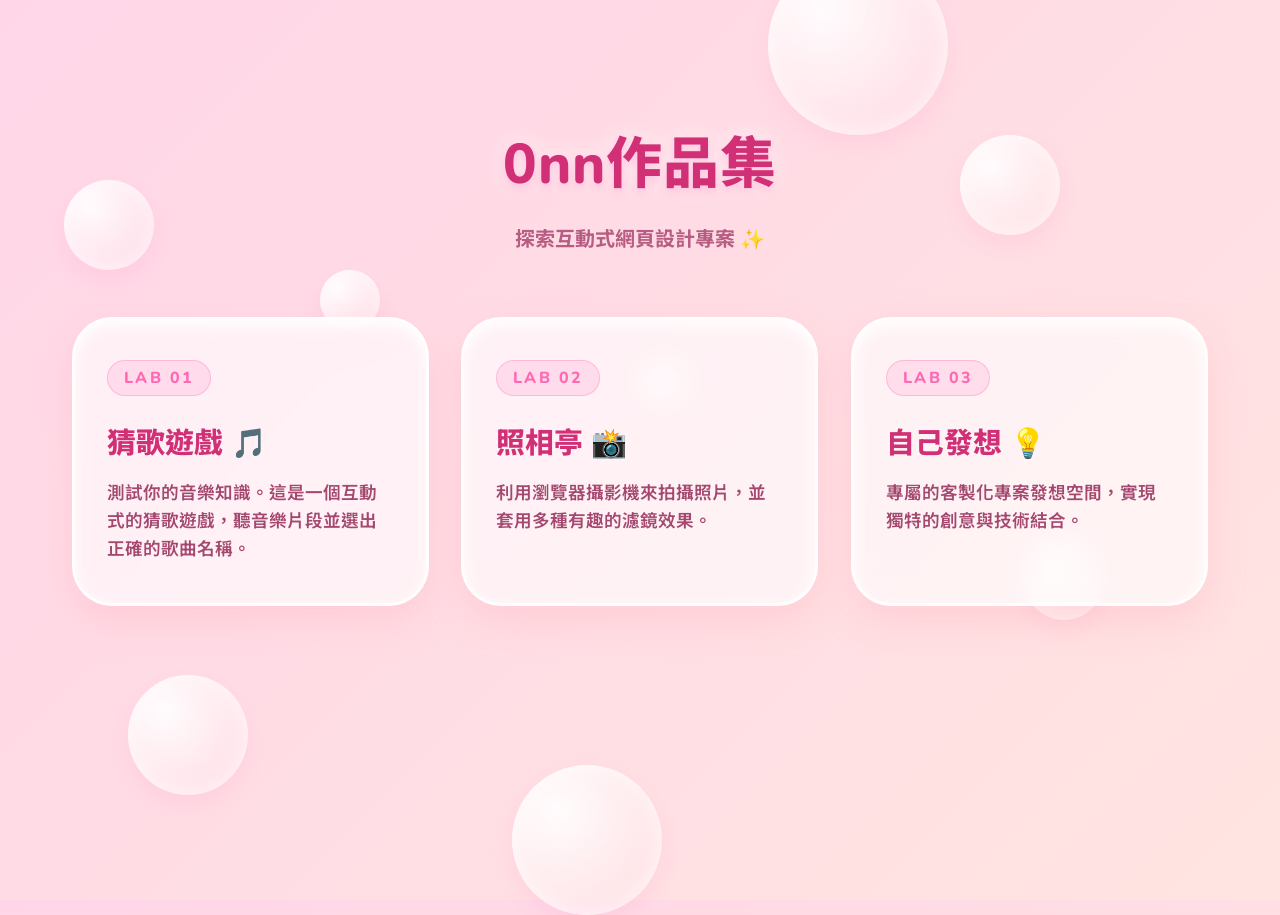
==== index.html @ 9b2f9987 "Initial commit" ====
<!DOCTYPE html>
<html lang="zh-Hant">

<head>
    <meta charset="UTF-8">
    <meta name="viewport" content="width=device-width, initial-scale=1.0">
    <title>0nn作品集</title>
    <link
        href="https://fonts.googleapis.com/css2?family=Nunito:wght@400;600;800&family=Noto+Sans+TC:wght@400;700;800&display=swap"
        rel="stylesheet">
    <style>
        :root {
            --bg-color: #ffd6e8;
            --text-main: #9d3b62;
            --accent-1: #ffb6c1;
            --accent-2: #ff69b4;
            --card-bg: rgba(255, 255, 255, 0.6);
            --card-hover: rgba(255, 255, 255, 0.95);
        }

        body {
            margin: 0;
            padding: 0;
            font-family: 'Nunito', 'Noto Sans TC', sans-serif;
            background-color: var(--bg-color);
            background-image: linear-gradient(135deg, #ffd6e8 0%, #ffe4e1 100%);
            color: var(--text-main);
            min-height: 100vh;
            display: flex;
            flex-direction: column;
            align-items: center;
            overflow-x: hidden;
            position: relative;
        }

        /* 泡泡動畫特效 */
        .bubble {
            position: absolute;
            background: radial-gradient(circle at 30% 30%, rgba(255, 255, 255, 0.9), rgba(255, 182, 193, 0.1));
            border-radius: 50%;
            box-shadow: inset 0 0 25px rgba(255, 255, 255, 0.8), 0 10px 20px rgba(255, 105, 180, 0.1);
            animation: float 8s infinite ease-in-out;
            z-index: 0;
            backdrop-filter: blur(2px);
        }

        .bubble:nth-child(1) {
            width: 120px;
            height: 120px;
            left: 10%;
            animation-duration: 8s;
            top: 75%;
        }

        .bubble:nth-child(2) {
            width: 80px;
            height: 80px;
            left: 80%;
            animation-duration: 10s;
            top: 60%;
            animation-delay: 2s;
        }

        .bubble:nth-child(3) {
            width: 150px;
            height: 150px;
            left: 40%;
            animation-duration: 12s;
            top: 85%;
            animation-delay: 4s;
        }

        .bubble:nth-child(4) {
            width: 60px;
            height: 60px;
            left: 25%;
            animation-duration: 7s;
            top: 30%;
            animation-delay: 1s;
        }

        .bubble:nth-child(5) {
            width: 100px;
            height: 100px;
            left: 75%;
            animation-duration: 9s;
            top: 15%;
            animation-delay: 3s;
        }

        .bubble:nth-child(6) {
            width: 180px;
            height: 180px;
            left: 60%;
            animation-duration: 15s;
            top: -5%;
            animation-delay: 0s;
        }

        .bubble:nth-child(7) {
            width: 90px;
            height: 90px;
            left: 5%;
            animation-duration: 11s;
            top: 20%;
            animation-delay: 5s;
        }

        .bubble:nth-child(8) {
            width: 50px;
            height: 50px;
            left: 50%;
            animation-duration: 6s;
            top: 40%;
            animation-delay: 2.5s;
        }

        @keyframes float {

            0%,
            100% {
                transform: translateY(0) scale(1) rotate(0deg);
            }

            50% {
                transform: translateY(-40px) scale(1.05) rotate(5deg);
            }
        }

        header {
            margin-top: 5rem;
            text-align: center;
            animation: bounceIn 1s cubic-bezier(0.68, -0.55, 0.265, 1.55);
            z-index: 1;
        }

        h1 {
            font-size: 3.5rem;
            font-weight: 800;
            margin-bottom: 0.5rem;
            color: #d13076;
            text-shadow: 0 4px 10px rgba(255, 105, 180, 0.3), 0 0 20px rgba(255, 255, 255, 0.8);
            letter-spacing: 0.02em;
        }

        p {
            font-size: 1.25rem;
            color: #b75c82;
            margin-bottom: 4rem;
            font-weight: 700;
        }

        .container {
            display: grid;
            grid-template-columns: repeat(auto-fit, minmax(300px, 1fr));
            gap: 2rem;
            width: 100%;
            max-width: 1200px;
            padding: 0 2rem 4rem 2rem;
            box-sizing: border-box;
            z-index: 1;
        }

        .card {
            background: var(--card-bg);
            border-radius: 40px;
            padding: 2.5rem 2rem;
            text-decoration: none;
            color: inherit;
            transition: all 0.4s cubic-bezier(0.175, 0.885, 0.32, 1.275);
            border: 3px solid rgba(255, 255, 255, 0.9);
            backdrop-filter: blur(15px);
            position: relative;
            overflow: hidden;
            box-shadow: 0 15px 35px rgba(255, 182, 193, 0.4), inset 0 5px 15px rgba(255, 255, 255, 1);
            animation: fadeInUp 1s ease-out forwards;
            opacity: 0;
            transform: translateY(20px);
        }

        .card:nth-child(1) {
            animation-delay: 0.1s;
        }

        .card:nth-child(2) {
            animation-delay: 0.2s;
        }

        .card:nth-child(3) {
            animation-delay: 0.3s;
        }

        .card:hover {
            transform: translateY(-15px) scale(1.03);
            background: var(--card-hover);
            box-shadow: 0 25px 45px rgba(255, 105, 180, 0.4), inset 0 5px 25px rgba(255, 255, 255, 1);
            border-color: #ffffff;
        }

        .card-number {
            font-size: 1rem;
            text-transform: uppercase;
            letter-spacing: 0.15em;
            color: #ff69b4;
            font-weight: 800;
            margin-bottom: 0.5rem;
            display: inline-block;
            background: rgba(255, 105, 180, 0.15);
            padding: 6px 16px;
            border-radius: 30px;
            border: 1px solid rgba(255, 105, 180, 0.3);
        }

        .card-title {
            font-size: 1.8rem;
            font-weight: 800;
            margin: 1rem 0 1rem 0;
            color: #d13076;
        }

        .card-desc {
            color: #a44870;
            font-size: 1.1rem;
            line-height: 1.6;
            margin: 0;
            font-weight: 600;
        }

        @keyframes bounceIn {
            0% {
                opacity: 0;
                transform: scale(0.8) translateY(-30px);
            }

            50% {
                opacity: 1;
                transform: scale(1.05) translateY(5px);
            }

            100% {
                opacity: 1;
                transform: scale(1) translateY(0);
            }
        }

        @keyframes fadeInUp {
            from {
                opacity: 0;
                transform: translateY(40px) scale(0.95);
            }

            to {
                opacity: 1;
                transform: translateY(0) scale(1);
            }
        }

        @media (max-width: 768px) {
            h1 {
                font-size: 2.5rem;
            }

            .container {
                grid-template-columns: 1fr;
            }

            .card {
                border-radius: 30px;
            }
        }
    </style>
</head>

<body>
    <!-- 漂浮泡泡背景 -->
    <div class="bubble"></div>
    <div class="bubble"></div>
    <div class="bubble"></div>
    <div class="bubble"></div>
    <div class="bubble"></div>
    <div class="bubble"></div>
    <div class="bubble"></div>
    <div class="bubble"></div>

    <header>
        <h1>0nn作品集</h1>
        <p>探索互動式網頁設計專案 ✨</p>
    </header>

    <div class="container">
        <a href="lab1/index.html" class="card">
            <span class="card-number">Lab 01</span>
            <h2 class="card-title">猜歌遊戲 🎵</h2>
            <p class="card-desc">測試你的音樂知識。這是一個互動式的猜歌遊戲，聽音樂片段並選出正確的歌曲名稱。</p>
        </a>

        <a href="lab2/index.html" class="card">
            <span class="card-number">Lab 02</span>
            <h2 class="card-title">照相亭 📸</h2>
            <p class="card-desc">利用瀏覽器攝影機來拍攝照片，並套用多種有趣的濾鏡效果。</p>
        </a>

        <a href="lab3/index.html" class="card">
            <span class="card-number">Lab 03</span>
            <h2 class="card-title">自己發想 💡</h2>
            <p class="card-desc">專屬的客製化專案發想空間，實現獨特的創意與技術結合。</p>
        </a>
    </div>
</body>

</html>
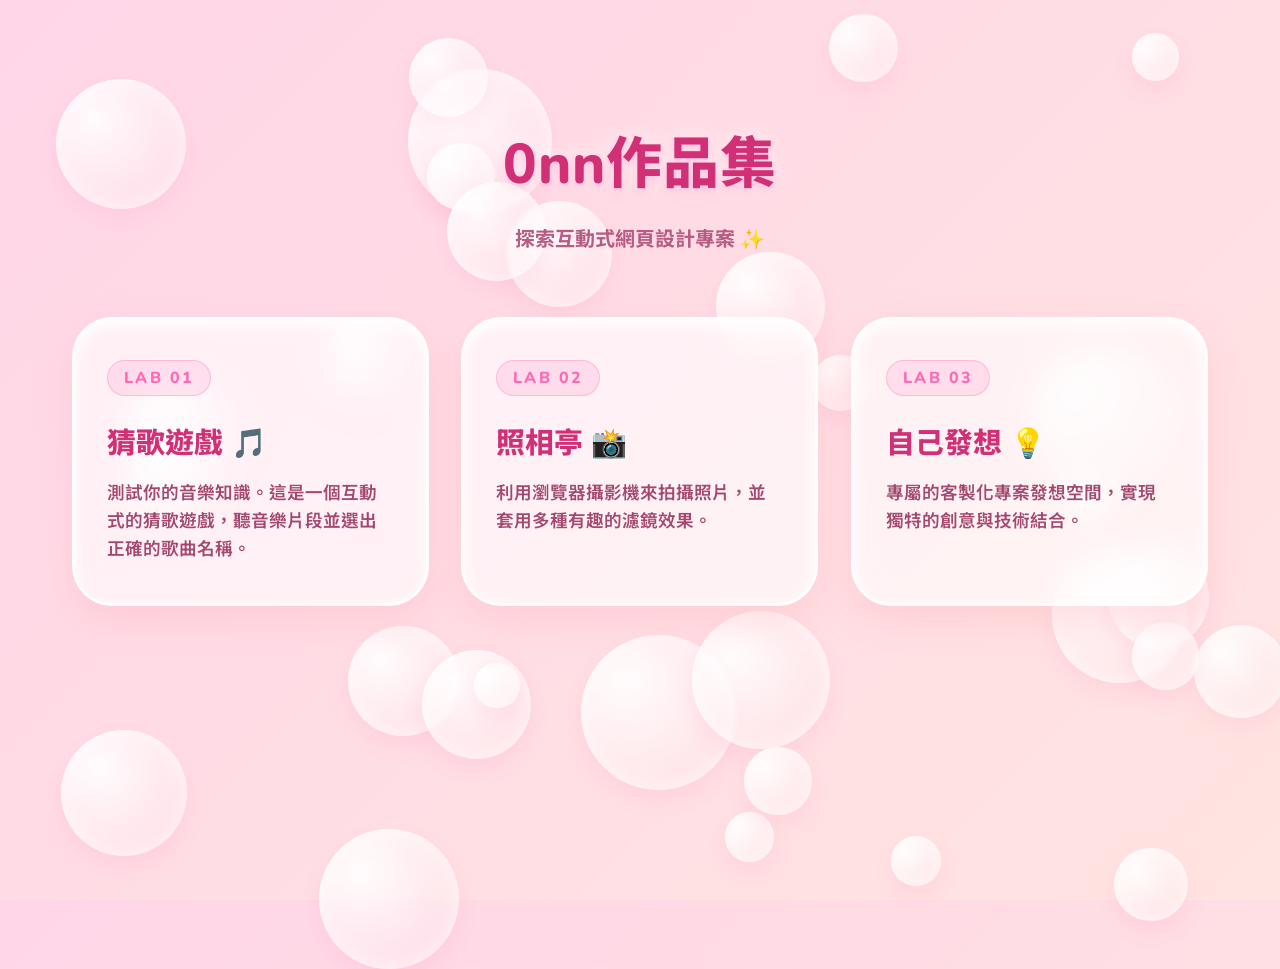
==== commit 42123f97: "lab1.3" ====
--- a/index.html
+++ b/index.html
@@ -42,77 +42,19 @@
             animation: float 8s infinite ease-in-out;
             z-index: 0;
             backdrop-filter: blur(2px);
-        }
-
-        .bubble:nth-child(1) {
-            width: 120px;
-            height: 120px;
-            left: 10%;
-            animation-duration: 8s;
-            top: 75%;
-        }
-
-        .bubble:nth-child(2) {
-            width: 80px;
-            height: 80px;
-            left: 80%;
-            animation-duration: 10s;
-            top: 60%;
-            animation-delay: 2s;
-        }
-
-        .bubble:nth-child(3) {
-            width: 150px;
-            height: 150px;
-            left: 40%;
-            animation-duration: 12s;
-            top: 85%;
-            animation-delay: 4s;
-        }
-
-        .bubble:nth-child(4) {
-            width: 60px;
-            height: 60px;
-            left: 25%;
-            animation-duration: 7s;
-            top: 30%;
-            animation-delay: 1s;
-        }
-
-        .bubble:nth-child(5) {
-            width: 100px;
-            height: 100px;
-            left: 75%;
-            animation-duration: 9s;
-            top: 15%;
-            animation-delay: 3s;
-        }
-
-        .bubble:nth-child(6) {
-            width: 180px;
-            height: 180px;
-            left: 60%;
-            animation-duration: 15s;
-            top: -5%;
-            animation-delay: 0s;
-        }
-
-        .bubble:nth-child(7) {
-            width: 90px;
-            height: 90px;
-            left: 5%;
-            animation-duration: 11s;
-            top: 20%;
-            animation-delay: 5s;
-        }
-
-        .bubble:nth-child(8) {
-            width: 50px;
-            height: 50px;
-            left: 50%;
-            animation-duration: 6s;
-            top: 40%;
-            animation-delay: 2.5s;
+            cursor: pointer;
+            -webkit-tap-highlight-color: transparent;
+        }
+
+        .bubble.popped {
+            animation: pop 0.3s cubic-bezier(0.175, 0.885, 0.32, 1.275) forwards !important;
+            pointer-events: none;
+        }
+
+        @keyframes pop {
+            0% { transform: scale(1); opacity: 1; }
+            50% { transform: scale(1.3); opacity: 0.6; }
+            100% { transform: scale(0); opacity: 0; }
         }
 
         @keyframes float {
@@ -272,15 +214,7 @@
 </head>
 
 <body>
-    <!-- 漂浮泡泡背景 -->
-    <div class="bubble"></div>
-    <div class="bubble"></div>
-    <div class="bubble"></div>
-    <div class="bubble"></div>
-    <div class="bubble"></div>
-    <div class="bubble"></div>
-    <div class="bubble"></div>
-    <div class="bubble"></div>
+    <!-- 漂浮泡泡背景（由 JS 動態生成） -->
 
     <header>
         <h1>0nn作品集</h1>
@@ -306,6 +240,39 @@
             <p class="card-desc">專屬的客製化專案發想空間，實現獨特的創意與技術結合。</p>
         </a>
     </div>
+
+    <script>
+        // 動態生成 30 個泡泡
+        const bubbleCount = 30;
+        for (let i = 0; i < bubbleCount; i++) {
+            const bubble = document.createElement('div');
+            bubble.className = 'bubble';
+            
+            // 隨機屬性
+            const size = Math.random() * 120 + 40; // 40px to 160px
+            const left = Math.random() * 100; // 0% to 100%
+            const top = Math.random() * 100; // 0% to 100%
+            const duration = Math.random() * 10 + 6; // 6s to 16s
+            const delay = Math.random() * 5; // 0s to 5s
+            
+            bubble.style.width = `${size}px`;
+            bubble.style.height = `${size}px`;
+            bubble.style.left = `${left}%`;
+            bubble.style.top = `${top}%`;
+            bubble.style.animationDuration = `${duration}s`;
+            bubble.style.animationDelay = `${delay}s`;
+            
+            bubble.addEventListener('click', function() {
+                this.classList.add('popped');
+                setTimeout(() => {
+                    this.remove();
+                }, 300);
+            });
+            
+            // 插入到最前面，當作背景
+            document.body.insertBefore(bubble, document.body.firstChild);
+        }
+    </script>
 </body>
 
 </html>
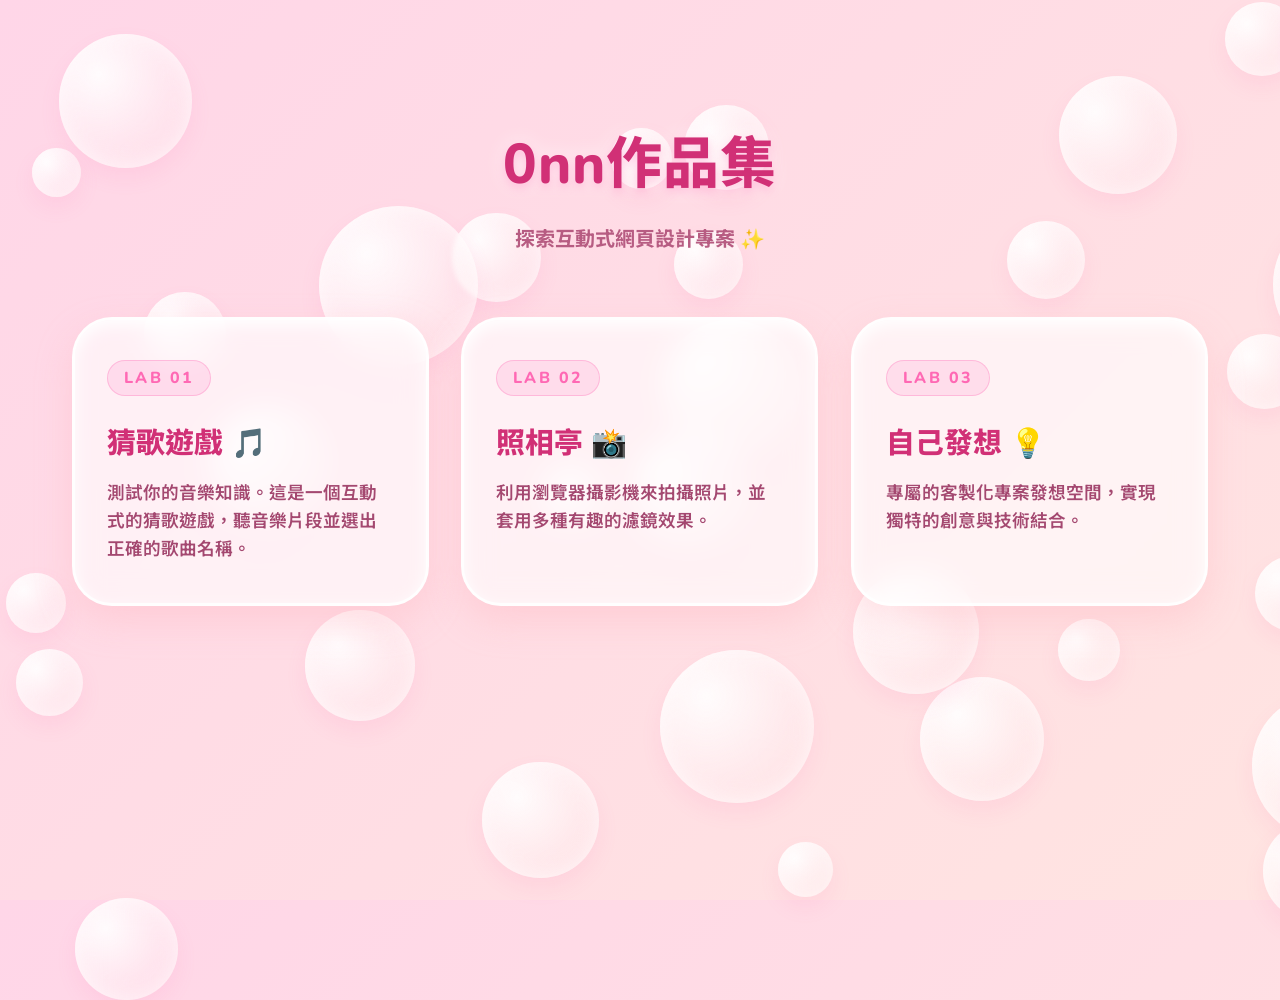
==== commit 32ca69f1: "lab3" ====
--- a/index.html
+++ b/index.html
@@ -44,17 +44,80 @@
             backdrop-filter: blur(2px);
             cursor: pointer;
             -webkit-tap-highlight-color: transparent;
+            transition: transform 0.1s ease-out;
+        }
+
+        /* 泡泡按壓時的阻尼感 */
+        .bubble:active {
+            transform: scale(0.85) !important;
         }
 
         .bubble.popped {
-            animation: pop 0.3s cubic-bezier(0.175, 0.885, 0.32, 1.275) forwards !important;
+            animation: pop 0.25s cubic-bezier(0.175, 0.885, 0.32, 1.275) forwards !important;
             pointer-events: none;
+        }
+
+        /* 戳破水花粒子樣式（如煙花般放射下墜） */
+        .pop-particle {
+            position: absolute;
+            background: radial-gradient(circle at 30% 30%, rgba(255, 255, 255, 1) 0%, rgba(135, 206, 250, 0.95) 40%, rgba(30, 144, 255, 0.4) 100%);
+            border-radius: 50%;
+            box-shadow: inset 0 0 5px rgba(255, 255, 255, 1), 0 0 8px rgba(135, 206, 250, 0.5);
+            pointer-events: none;
+            z-index: 15;
+            animation: splashFly 0.65s cubic-bezier(0.1, 0.8, 0.2, 1) forwards;
+            transform-origin: center;
+        }
+
+        /* 晶瑩剔透的水紋漣漪環 */
+        .pop-ring {
+            position: absolute;
+            border: 2px dashed rgba(255, 255, 255, 0.8);
+            box-shadow: inset 0 0 10px rgba(135, 206, 250, 0.4), 0 0 15px rgba(135, 206, 250, 0.5);
+            background: rgba(224, 255, 255, 0.08);
+            border-radius: 50%;
+            pointer-events: none;
+            z-index: 14;
+            transform: translate(-50%, -50%) scale(0.5);
+            animation: ringExpand 0.4s cubic-bezier(0.1, 0.8, 0.3, 1) forwards;
         }
 
         @keyframes pop {
             0% { transform: scale(1); opacity: 1; }
-            50% { transform: scale(1.3); opacity: 0.6; }
+            40% { transform: scale(0.7, 1.3); }
+            70% { transform: scale(1.3, 0.7); opacity: 0.8; }
             100% { transform: scale(0); opacity: 0; }
+        }
+
+        @keyframes splashFly {
+            0% {
+                transform: translate(0, 0) scale(1) rotate(var(--angle)) scaleX(1.5) scaleY(0.6);
+                opacity: 1;
+            }
+            25% {
+                transform: translate(calc(var(--tx) * 0.45), calc(var(--ty) * 0.45 + var(--gravity) * 0.08)) scale(1.1) rotate(var(--angle)) scaleX(1.9) scaleY(0.45);
+                opacity: 0.95;
+            }
+            70% {
+                transform: translate(calc(var(--tx) * 0.85), calc(var(--ty) * 0.85 + var(--gravity) * 0.6)) scale(0.7) rotate(var(--angle)) scaleX(1.2) scaleY(0.8);
+                opacity: 0.8;
+            }
+            100% {
+                transform: translate(var(--tx), calc(var(--ty) + var(--gravity))) scale(0) rotate(var(--angle)) scaleX(1) scaleY(1);
+                opacity: 0;
+            }
+        }
+
+        @keyframes ringExpand {
+            0% {
+                transform: translate(-50%, -50%) scale(0.4);
+                opacity: 1;
+            }
+            100% {
+                transform: translate(-50%, -50%) scale(1.6);
+                opacity: 0;
+                border-color: rgba(255, 255, 255, 0);
+            }
         }
 
         @keyframes float {
@@ -132,6 +195,7 @@
             animation-delay: 0.3s;
         }
 
+
         .card:hover {
             transform: translateY(-15px) scale(1.03);
             background: var(--card-hover);
@@ -239,10 +303,94 @@
             <h2 class="card-title">自己發想 💡</h2>
             <p class="card-desc">專屬的客製化專案發想空間，實現獨特的創意與技術結合。</p>
         </a>
+
     </div>
 
     <script>
-        // 動態生成 30 個泡泡
+        // 擬真 Web Audio API 泡泡破裂音效
+        function playPopSound() {
+            try {
+                const AudioContext = window.AudioContext || window.webkitAudioContext;
+                if (!AudioContext) return;
+                const ctx = new AudioContext();
+                
+                // 1. 低頻爆裂波 (Pop sound core)
+                const osc = ctx.createOscillator();
+                const gain = ctx.createGain();
+                osc.type = 'sine';
+                osc.frequency.setValueAtTime(600, ctx.currentTime);
+                osc.frequency.exponentialRampToValueAtTime(120, ctx.currentTime + 0.08);
+                gain.gain.setValueAtTime(0.18, ctx.currentTime);
+                gain.gain.exponentialRampToValueAtTime(0.001, ctx.currentTime + 0.08);
+                osc.connect(gain);
+                gain.connect(ctx.destination);
+                osc.start();
+                osc.stop(ctx.currentTime + 0.08);
+                
+                // 2. 高頻點擊脆響 (Click snap)
+                const osc2 = ctx.createOscillator();
+                const gain2 = ctx.createGain();
+                osc2.type = 'triangle';
+                osc2.frequency.setValueAtTime(1500, ctx.currentTime);
+                osc2.frequency.exponentialRampToValueAtTime(300, ctx.currentTime + 0.03);
+                gain2.gain.setValueAtTime(0.12, ctx.currentTime);
+                gain2.gain.exponentialRampToValueAtTime(0.001, ctx.currentTime + 0.03);
+                osc2.connect(gain2);
+                gain2.connect(ctx.destination);
+                osc2.start();
+                osc2.stop(ctx.currentTime + 0.03);
+            } catch (e) {
+                console.error(e);
+            }
+        }
+
+        // 產生飛散粒子（如煙花般放射並受重力下墜的水花）
+        function createPoppedParticles(x, y, size) {
+            const particleCount = 18; // 18 顆水花滴，形成煙花爆裂的華麗感
+            for (let i = 0; i < particleCount; i++) {
+                const particle = document.createElement('div');
+                particle.className = 'pop-particle';
+                particle.style.left = `${x}px`;
+                particle.style.top = `${y}px`;
+                
+                // 隨機大小（大小不一形成景深與層次感）
+                const pSize = Math.random() * 8 + 3; // 3px to 11px
+                particle.style.width = `${pSize}px`;
+                particle.style.height = `${pSize}px`;
+                
+                // 煙花般放射狀飛行軌跡
+                const angle = Math.random() * Math.PI * 2;
+                const distance = Math.random() * 80 + 40; // 40px to 120px 放射半徑
+                const targetX = Math.cos(angle) * distance;
+                const targetY = Math.sin(angle) * distance;
+                const gravity = Math.random() * 50 + 35; // 35px to 85px 的重力下墜高度
+                const delay = Math.random() * 0.04; // 微小隨機延遲，營造爆破擴散感
+                
+                particle.style.setProperty('--tx', `${targetX}px`);
+                particle.style.setProperty('--ty', `${targetY}px`);
+                particle.style.setProperty('--gravity', `${gravity}px`);
+                particle.style.setProperty('--angle', `${angle}rad`);
+                particle.style.animationDelay = `${delay}s`;
+                
+                document.body.appendChild(particle);
+                setTimeout(() => particle.remove(), 700);
+            }
+        }
+
+        // 產生膨脹衝擊環
+        function createPopRing(x, y, size) {
+            const ring = document.createElement('div');
+            ring.className = 'pop-ring';
+            ring.style.left = `${x}px`;
+            ring.style.top = `${y}px`;
+            ring.style.width = `${size}px`;
+            ring.style.height = `${size}px`;
+            
+            document.body.appendChild(ring);
+            setTimeout(() => ring.remove(), 400);
+        }
+
+        // 動態生成 30 個背景泡泡
         const bubbleCount = 30;
         for (let i = 0; i < bubbleCount; i++) {
             const bubble = document.createElement('div');
@@ -262,11 +410,29 @@
             bubble.style.animationDuration = `${duration}s`;
             bubble.style.animationDelay = `${delay}s`;
             
-            bubble.addEventListener('click', function() {
+            // 監聽 pointerdown 實現極致、零延遲的觸覺與音效反饋
+            bubble.addEventListener('pointerdown', function(e) {
+                if (this.classList.contains('popped')) return;
                 this.classList.add('popped');
+                
+                // 1. 播放泡泡破掉的聲音
+                playPopSound();
+                
+                // 2. 觸覺震動 (手機/平板)
+                if (navigator.vibrate) {
+                    navigator.vibrate(12);
+                }
+                
+                // 3. 產生彩虹爆破粒子與衝擊波環
+                const rect = this.getBoundingClientRect();
+                const x = e.clientX || (rect.left + rect.width / 2);
+                const y = e.clientY || (rect.top + rect.height / 2);
+                createPoppedParticles(x, y, size);
+                createPopRing(x, y, size);
+                
                 setTimeout(() => {
                     this.remove();
-                }, 300);
+                }, 250);
             });
             
             // 插入到最前面，當作背景
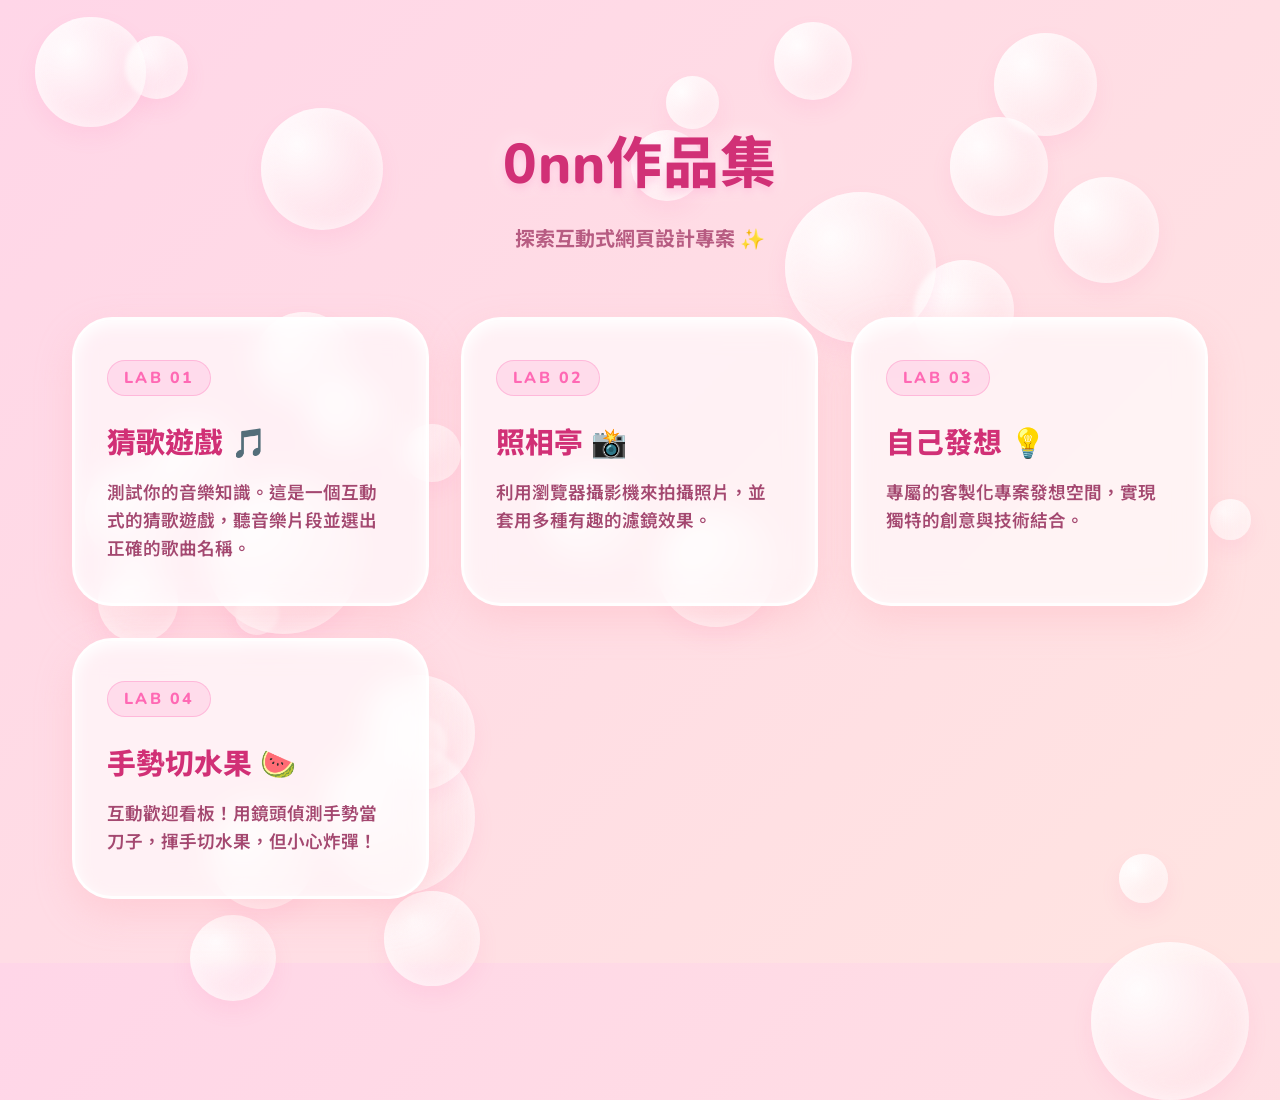
==== commit 6ea4715c: "44" ====
--- a/index.html
+++ b/index.html
@@ -195,6 +195,10 @@
             animation-delay: 0.3s;
         }
 
+        .card:nth-child(4) {
+            animation-delay: 0.4s;
+        }
+
 
         .card:hover {
             transform: translateY(-15px) scale(1.03);
@@ -302,6 +306,12 @@
             <span class="card-number">Lab 03</span>
             <h2 class="card-title">自己發想 💡</h2>
             <p class="card-desc">專屬的客製化專案發想空間，實現獨特的創意與技術結合。</p>
+        </a>
+
+        <a href="lab4/index.html" class="card">
+            <span class="card-number">Lab 04</span>
+            <h2 class="card-title">手勢切水果 🍉</h2>
+            <p class="card-desc">互動歡迎看板！用鏡頭偵測手勢當刀子，揮手切水果，但小心炸彈！</p>
         </a>
 
     </div>
